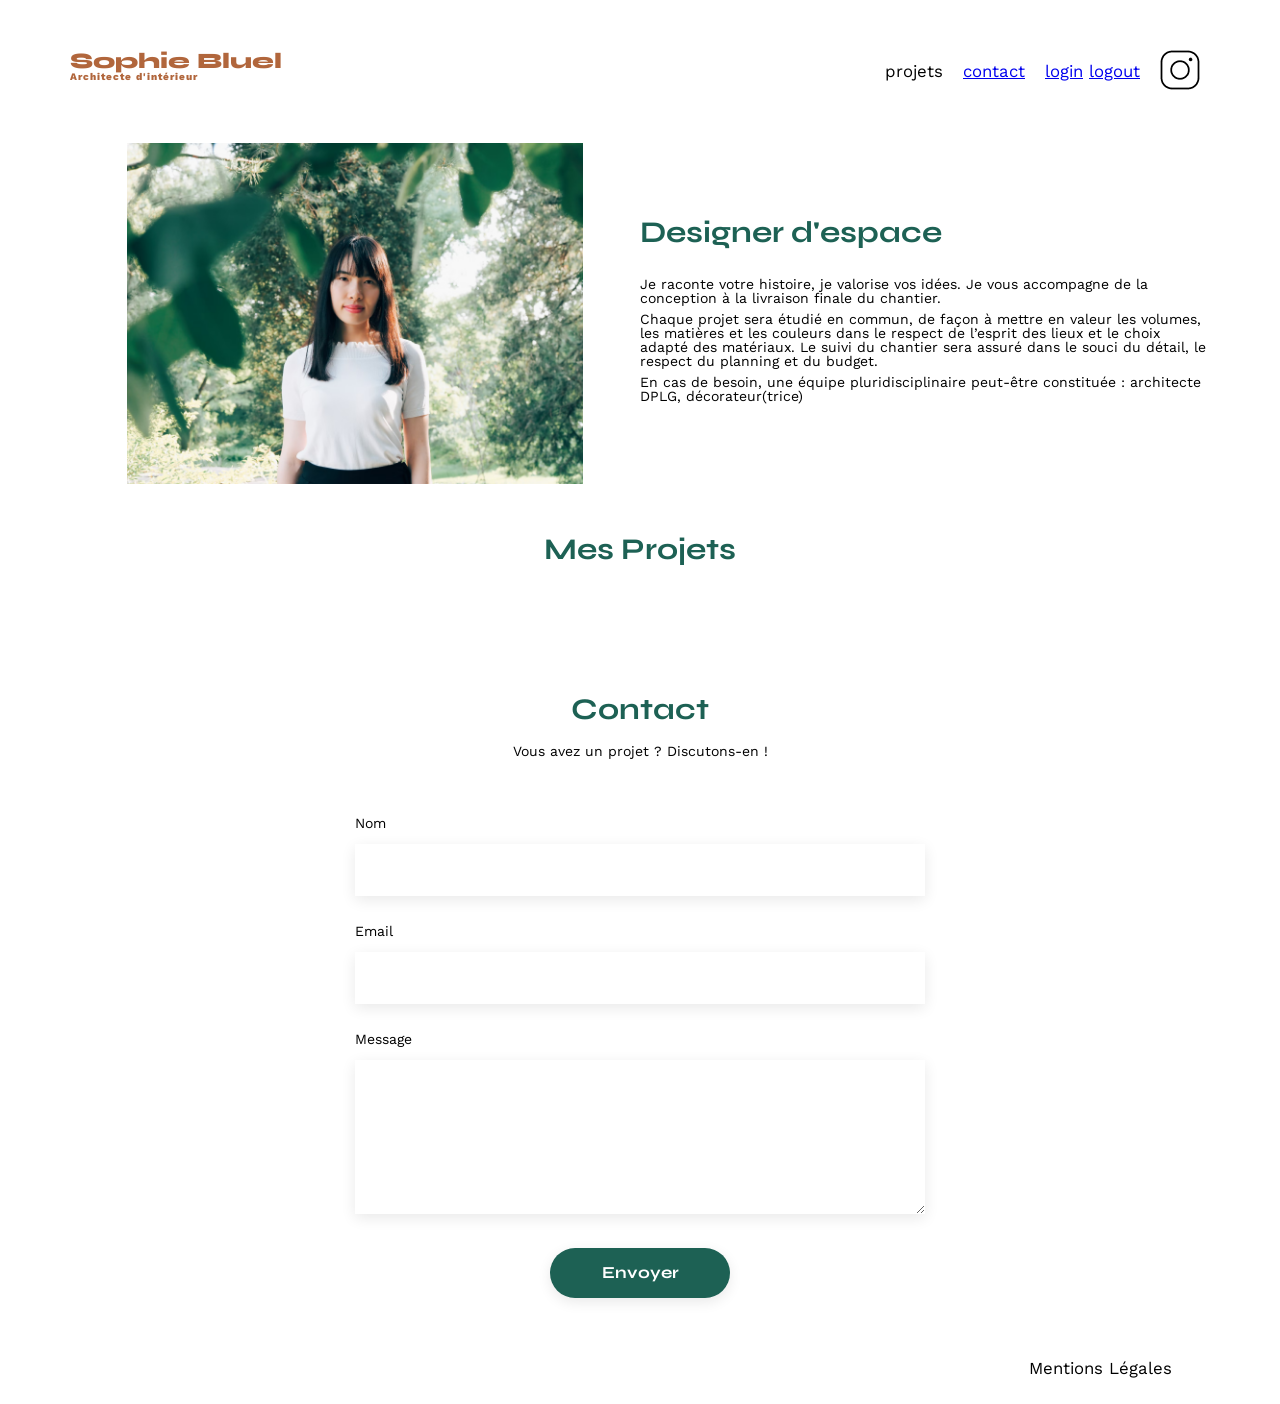
==== FrontEnd/index.html @ ee54b989 "ajout des fonctions de fermeture de la modal et redécoupage de la fonction d'ouverture en deux, une " ====
<!DOCTYPE html>
<html lang="fr">
<head>
	<meta charset="UTF-8">
	<title>Sophie Bluel - Architecte d'intérieur</title>
	<meta name="viewport" content="width=device-width, initial-scale=1.0">
	<link rel="preconnect" href="https://fonts.googleapis.com">
	<link rel="preconnect" href="https://fonts.gstatic.com" crossorigin>
	<link href="https://fonts.googleapis.com/css2?family=Syne:wght@700;800&family=Work+Sans&display=swap" rel="stylesheet">
	<link rel="stylesheet" href="https://cdnjs.cloudflare.com/ajax/libs/font-awesome/6.5.1/css/all.min.css">
	<meta name="description" content="">
	<link rel="stylesheet" href="./assets/style.css">
</head>
<body>
<header>
	<h1>Sophie Bluel <span>Architecte d'intérieur</span></h1>
	<nav>
		<ul>
			<li>projets</li>
			<li><a href="#contact">contact</a></li>
			<li>
				<a href="login.html" id="login">login</a>
				<a href="#" id="logout">logout</a>
			</li>
			<li><img src="./assets/icons/instagram.png" alt="Instagram"></li>
		</ul>
	</nav>
</header>
<main>
	<section id="introduction">
		<figure>
			<img src="./assets/images/sophie-bluel.png" alt="">
		</figure>
		<article>
			<h2>Designer d'espace</h2>
			<p>Je raconte votre histoire, je valorise vos idées. Je vous accompagne de la conception à la livraison finale du chantier.</p>
			<p>Chaque projet sera étudié en commun, de façon à mettre en valeur les volumes, les matières et les couleurs dans le respect de l’esprit des lieux et le choix adapté des matériaux. Le suivi du chantier sera assuré dans le souci du détail, le respect du planning et du budget.</p>
			<p>En cas de besoin, une équipe pluridisciplinaire peut-être constituée : architecte DPLG, décorateur(trice)</p>
		</article>
	</section>
	<section id="portfolio">
		<h2>Mes Projets</h2>
		<div class="filter" id="filter"></div>
		<div class="gallery" id="gallery">
			<!-- ajout de contenu dynamique avec JS-->
		</div>
	</section>
	<section id="contact">
		<h2>Contact</h2>
		<p>Vous avez un projet ? Discutons-en !</p>
		<form action="#" method="post">
			<label for="name">Nom</label>
			<input type="text" name="name" id="name">
			<label for="email">Email</label>
			<input type="email" name="email" id="email">
			<label for="message">Message</label>
			<textarea name="message" id="message" cols="30" rows="10"></textarea>
			<input type="submit" value="Envoyer" class="button-general">
		</form>
	</section>

	
	<aside id="modal" role="dialog" aria-labelledby="modal-title"> 
		<div class="modal-wrapper">
			<h3 id="modal-title"></h3>
			<i class="fa-solid fa-xmark close-icon" id="close-icon"></i>
			<div id="modal-content"></div>
			</br>
			<button id="modal-button" class="button-general">Ajouter une photo</button>
		</div>
	</aside>


</main>

<footer>
	<nav>
		<ul>
			<li>Mentions Légales</li>
		</ul>
	</nav>
</footer>
	<script src="/Javascript/main.js" type="module"></script>
</body>
</html>
---- FrontEnd/assets/style.css ----
/* http://meyerweb.com/eric/tools/css/reset/
   v2.0 | 20110126
   License: none (public domain)
*/

html, body, div, span, applet, object, iframe,
h1, h2, h3, h4, h5, h6, p, blockquote, pre,
a, abbr, acronym, address, big, cite, code,
del, dfn, em, img, ins, kbd, q, s, samp,
small, strike, strong, sub, sup, tt, var,
b, u, i, center,
dl, dt, dd, ol, ul, li,
fieldset, form, label, legend,
table, caption, tbody, tfoot, thead, tr, th, td,
article, aside, canvas, details, embed,
figure, figcaption, footer, header, hgroup,
menu, nav, output, ruby, section, summary,
time, mark, audio, video {
	margin: 0;
	padding: 0;
	border: 0;
	font-size: 100%;
	font: inherit;
	vertical-align: baseline;
}
/* HTML5 display-role reset for older browsers */
article, aside, details, figcaption, figure,
footer, header, hgroup, menu, nav, section {
	display: block;
}
body {
	line-height: 1;
}
ol, ul {
	list-style: none;
}
blockquote, q {
	quotes: none;
}
blockquote:before, blockquote:after,
q:before, q:after {
	content: '';
	content: none;
}
table {
	border-collapse: collapse;
	border-spacing: 0;
}
/** end reset css**/
body {
	max-width: 1140px;
	margin:auto;
	font-family: 'Work Sans' ;
	font-size: 14px;
}
header {
	display: flex;
	justify-content: space-between;
	margin: 50px 0
}
section {
	margin: 50px 0
}

h1{
	display: flex;
	flex-direction: column;
	font-family: 'Syne';
	font-size: 22px;
	font-weight: 800;
	color: #B1663C
}

h1 > span {
	font-family: 'Work Sans';
	font-size:10px;
	letter-spacing: 0.1em;
;
}

h2{
	font-family: 'Syne';
	font-weight: 700;
	font-size: 30px;
	color: #1D6154
}
nav ul {
	display: flex;
	align-items: center;
	list-style-type: none;

}
nav li {
	padding: 0 10px;
	font-size: 1.2em;
}

.displayBlock {
	display: block;
}

.displayNone {
	display: none;
}

li:hover {
	color: #B1663C;
}
#introduction {
	display: flex;
	align-items: center;
}
#introduction figure {
	flex: 1
}
#introduction img {
	display: block;
	margin: auto;
	width: 80%;
}

#introduction article {
	flex: 1
}
#introduction h2 {
	margin-bottom: 1em;
}

#introduction p {
	margin-bottom: 0.5em;
}
#portfolio h2 {
	text-align: center;
	margin-bottom: 1em;
}
.gallery {
	width: 100%;
	display: grid;
	grid-template-columns: 1fr 1fr 1fr;
	grid-column-gap: 20px;
	grid-row-gap: 20px;
}

.gallery img {
	width: 100%;
}
#contact {
	width: 50%;
margin: auto;
}
#contact > * {
	text-align: center;

}
#contact h2{
	margin-bottom: 20px;
}
#contact form {
	text-align: left;
	margin-top:30px;
	display: flex;
	flex-direction: column;
}

#contact input {
	height: 50px;
	font-size: 1.2em;
	border: none;
	box-shadow: 0px 4px 14px rgba(0, 0, 0, 0.09);
}
#contact label {
	margin: 2em 0 1em 0;
}
#contact textarea {
	border: none;
	box-shadow: 0px 4px 14px rgba(0, 0, 0, 0.09);
}

footer nav ul {
	display: flex;
	justify-content: flex-end;
	margin: 2em
}

/* BUTTONS */

input[type="submit"]{
	margin : 2em auto ;
}

.button-general {
	border: none;
	font-family: 'Syne';
	font-weight: 700;
	color: white;
	background-color: #1D6154;
	width: 180px;
	text-align: center;
	border-radius: 60px ;
	padding: 10px;
}

.filter {
	display: flex;
	justify-content: center;
	gap: 10px;
	margin: 40px;
}
/* ADMIN BANNER */

#admin-banner {
	position : fixed;
    top : 0;
    left : 0;
    width : 100%;
    background-color : black;
    color : white;
    display : flex;
    align-items : center;
    justify-content: center;
    padding : 10px;
}

/* MODAL */

#modal {
	display: none;
	position: fixed;
	z-index: 1;
	left: 0;
	top: 0;
	width: 100%;
	height: 100%;
	overflow: auto;
}

.modal-wrapper {
	background-color: #fff;
	margin: auto;
	padding: 20px;
	border: 1px solid #888;
	border-radius: 10px;
	max-width: 630px;
	text-align: center;
	position: relative;
	display: flex;
	flex-direction: column;
	align-items: center;
}

#modalLink {
	text-decoration: none;
	color: white;
}

.fa-solid {
	font-size: 17px;
	margin-right: 10px;
	color: white;
}

.close-icon {
    position: absolute;
    top: 10px;
    right: 10px;
    font-size: 20px;
    color: black;
    cursor: pointer;
    transition: transform 0.2s ease, color 0.2s ease;
}

.close-icon:hover {
    transform: scale(1.1);
}

.work-item {
	position: relative;
}

#modal-content {
	display: grid;
	grid-template-columns: repeat(auto-fit, minmax(100px, 1fr));
	gap: 30px 10px;
	padding: 10px;
}

#modal-content img {
	width: 100%;
}

.delete-icon {
	position: absolute;
	top: 5px;
	right: 5px;
	background-color: rgb(0, 0, 0);
	color: white;
	border-radius: 5px;
	padding: 5px;
}

/* PAGE DE CONNEXION */
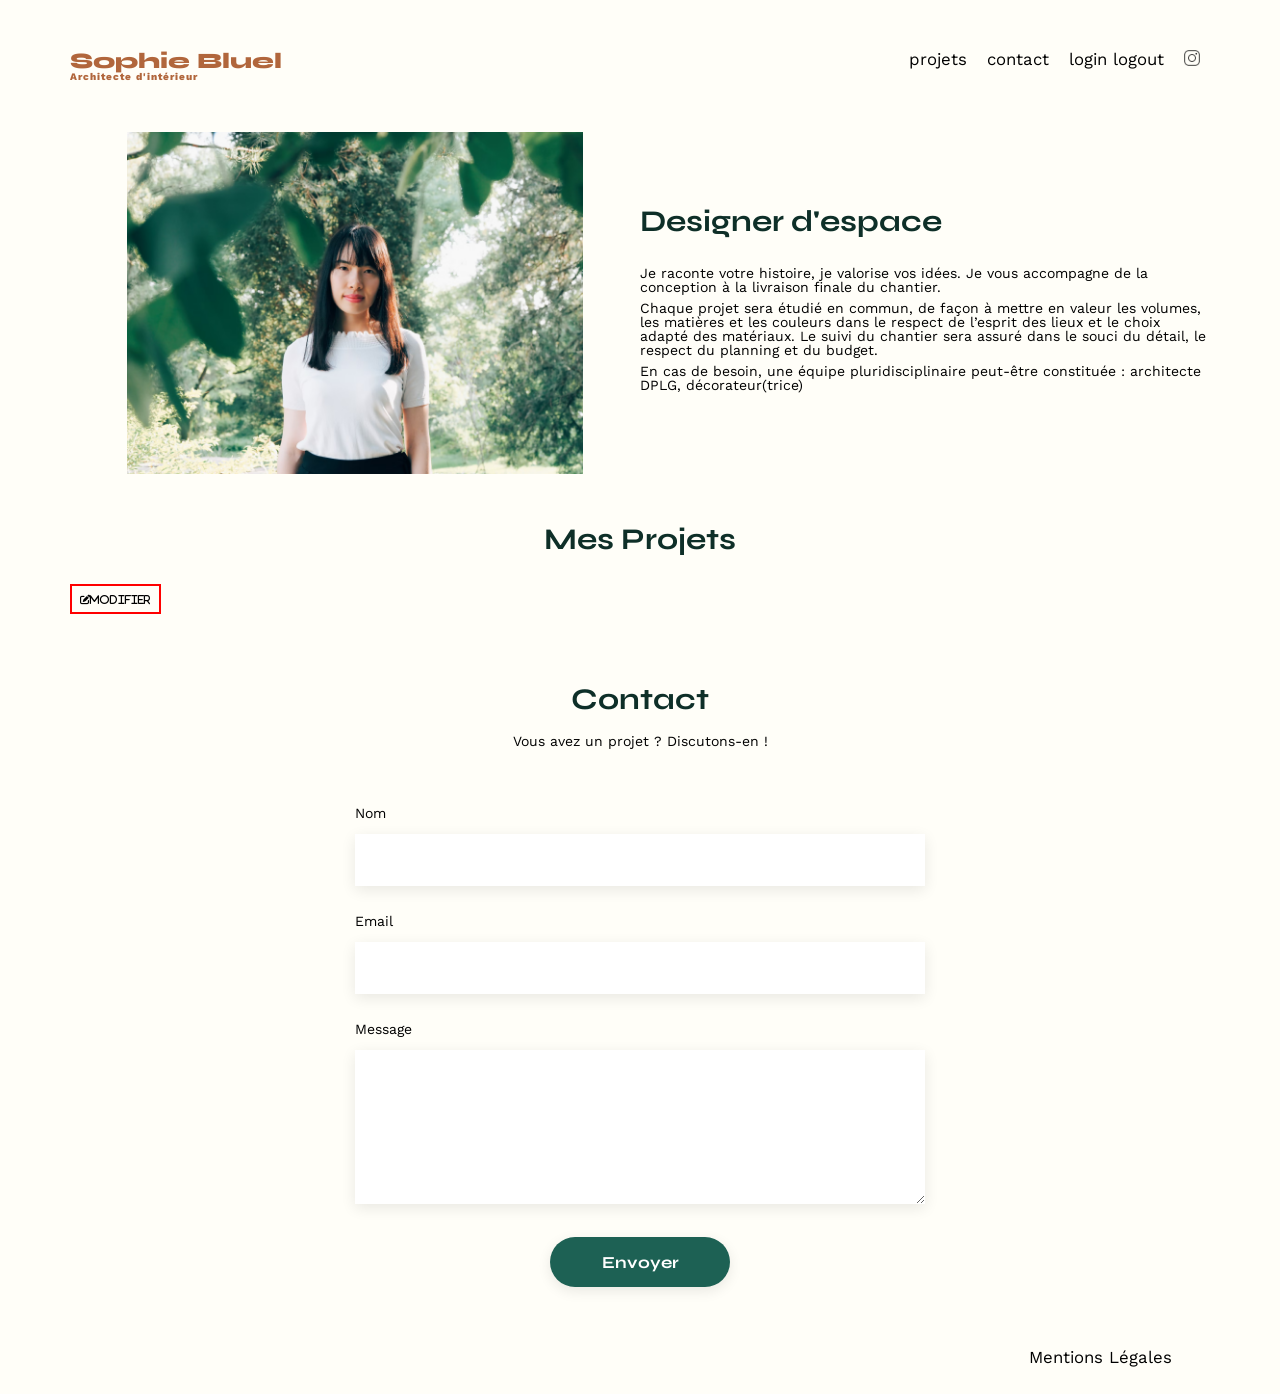
==== commit 4a15b289: "WIP sur le CSS global du site, et plus spécifiquement la page login" ====
--- a/FrontEnd/index.html
+++ b/FrontEnd/index.html
@@ -16,13 +16,13 @@
 	<h1>Sophie Bluel <span>Architecte d'intérieur</span></h1>
 	<nav>
 		<ul>
-			<li>projets</li>
+			<li><a href="portfolio">projets</a></li>
 			<li><a href="#contact">contact</a></li>
 			<li>
 				<a href="login.html" id="login">login</a>
 				<a href="#" id="logout">logout</a>
 			</li>
-			<li><img src="./assets/icons/instagram.png" alt="Instagram"></li>
+			<li><a href="#"><img src="./assets/icons/instagram.png" alt="Instagram"></a></li>
 		</ul>
 	</nav>
 </header>
@@ -40,6 +40,7 @@
 	</section>
 	<section id="portfolio">
 		<h2>Mes Projets</h2>
+		<div class="modification" id="modification"><i class="fa-solid fa-pen-to-square">modifier</i></div>
 		<div class="filter" id="filter"></div>
 		<div class="gallery" id="gallery">
 			<!-- ajout de contenu dynamique avec JS-->
@@ -59,14 +60,50 @@
 		</form>
 	</section>
 
-	
+	<!-- <div id="overlay" class="overlay"></div> -->
 	<aside id="modal" role="dialog" aria-labelledby="modal-title"> 
 		<div class="modal-wrapper">
-			<h3 id="modal-title"></h3>
-			<i class="fa-solid fa-xmark close-icon" id="close-icon"></i>
-			<div id="modal-content"></div>
-			</br>
-			<button id="modal-button" class="button-general">Ajouter une photo</button>
+			<div id="first-modal">
+				<h3 id="modal-title"></h3>
+				<i class="fa-solid fa-xmark close-icon" id="close-icon1"></i>
+				<div id="modal-content"></div>
+				</br>
+				<button id="modal-button" class="button-general">Ajouter une photo</button>
+			</div>
+
+			<div id="second-modal">
+				<i class="fa-solid fa-arrow-left" id="return"></i>
+				<h3>Ajouter photo</h3>
+				<i class="fa-solid fa-xmark close-icon" id="close-icon2"></i>
+				<form id="add-photo-form">
+					<div id="drop-zone">
+						<input type="file" id="photo" name="photo" accept="image/png, image/jpeg" hidden>
+						<label for="photo" id="drop-label">
+							<i class="fa-solid fa-image"></i>
+							<p>Glissez-déposez une image ici ou</p>
+							<button type="button" id="upload-button">Ajouter photo</button>
+							<p class="file-info">jpg, png, 4Mo max</p>
+						</label>
+						<img id="preview-image" src="" alt="Aperçu de l'image" style="display: none;">
+					</div>
+					<br>
+					<div class="form-group">
+						<label for="title">Titre :</label>
+						<input type="text" id="title" name="title" required>
+					</div>
+					<br>			
+					<div class="form-group">
+						<label for="category">Catégorie :</label>
+						<select id="category" name="category" required>
+							<option value="">-- Sélectionnez une catégorie --</option>
+							<!-- ajout dynamique des catégories -->
+						</select>
+					</div>
+					<br>			
+					<button type="submit" id="submit-btn" class="button-general">Valider</button>
+				</form>
+			</div>
+
 		</div>
 	</aside>
 
@@ -82,4 +119,4 @@
 </footer>
 	<script src="/Javascript/main.js" type="module"></script>
 </body>
-</html>
+</html>
--- a/FrontEnd/assets/style.css
+++ b/FrontEnd/assets/style.css
@@ -28,12 +28,24 @@
 footer, header, hgroup, menu, nav, section {
 	display: block;
 }
+
+:root {
+	--primary-color: #1D6154;
+	--secondary-color: #0E2F28; 
+}
+
 body {
 	line-height: 1;
 }
 ol, ul {
 	list-style: none;
 }
+
+a {
+	text-decoration: none;
+	color: black;
+  }
+
 blockquote, q {
 	quotes: none;
 }
@@ -52,6 +64,7 @@
 	margin:auto;
 	font-family: 'Work Sans' ;
 	font-size: 14px;
+	background-color: #FFFEF8;
 }
 header {
 	display: flex;
@@ -82,7 +95,7 @@
 	font-family: 'Syne';
 	font-weight: 700;
 	font-size: 30px;
-	color: #1D6154
+	color: var(--secondary-color)
 }
 nav ul {
 	display: flex;
@@ -95,6 +108,15 @@
 	font-size: 1.2em;
 }
 
+nav li a:hover {
+	font-weight: bold;
+}
+
+nav li img{
+	width: 16px;
+	height: 16px;
+}
+
 .displayBlock {
 	display: block;
 }
@@ -103,9 +125,6 @@
 	display: none;
 }
 
-li:hover {
-	color: #B1663C;
-}
 #introduction {
 	display: flex;
 	align-items: center;
@@ -192,12 +211,31 @@
 	border: none;
 	font-family: 'Syne';
 	font-weight: 700;
-	color: white;
-	background-color: #1D6154;
+	font-size: 16px;
+	color: white;
+	background-color: var(--primary-color);
 	width: 180px;
 	text-align: center;
 	border-radius: 60px ;
-	padding: 10px;
+}
+
+.button-general:hover {
+	background-color: var(--secondary-color);
+	color: white;
+}
+
+.button-general.selectAllBtn {
+	background-color:white ;
+	border: 1px solid var(--primary-color);
+	color: var(--primary-color);
+	width: auto;
+	min-width: 100px;
+	height: 37px;
+}
+
+.button-general.selectAllBtn:focus {
+	background-color: var(--primary-color);
+	color: white;
 }
 
 .filter {
@@ -221,7 +259,56 @@
     padding : 10px;
 }
 
+/* LOGIN PAGE */
+
+#loginSection {
+    display: flex;
+    flex-direction: column;
+    align-items: center;
+    height: 200px;
+    justify-content: space-evenly;
+}
+
+#loginSection h2 {
+	padding: 20px;
+}
+
+#loginFormElement {
+	display: flex;
+	flex-direction: column;
+}
+
+#loginFormElement a {
+	text-decoration: underline;
+	text-align: center;
+}
+
+.loginBtn {
+		padding: 3px;
+		border: none;
+		font-family: 'Syne';
+		font-size: 16px;
+		color: white;
+		background-color: var(--primary-color);
+		text-align: center;
+		border-radius: 60px ;
+	}
+
+
 /* MODAL */
+
+
+
+.overlay {
+    position: fixed;
+    top: 0;
+    left: 0;
+    width: 100%;
+    height: 100%;
+	z-index: 0;
+    background: rgba(0, 0, 0, 0.5); 
+    display: none; 
+}
 
 #modal {
 	display: none;
@@ -259,6 +346,36 @@
 	color: white;
 }
 
+.modification {
+	display: inline;
+	position: relative;
+}
+
+.modification i {
+	position: absolute;
+	padding : 8px;
+	border : 2px solid red;
+	font-size: 10px;
+	color: black;
+}
+
+.modification span {
+	font-family: "work-sans";
+	font-weight: 400;
+	font-size: 14px;
+	line-height: 100%;
+}
+
+.fa-arrow-left {
+	color: black;
+	position: absolute;
+	top: 10px;          
+	left: 10px;        
+	font-size: 20px;
+	cursor: pointer;
+	transition: transform 0.2s ease, color 0.2s ease;
+}
+
 .close-icon {
     position: absolute;
     top: 10px;
@@ -298,5 +415,4 @@
 	padding: 5px;
 }
 
-/* PAGE DE CONNEXION */
-
+/* PAGE DE CONNEXION */
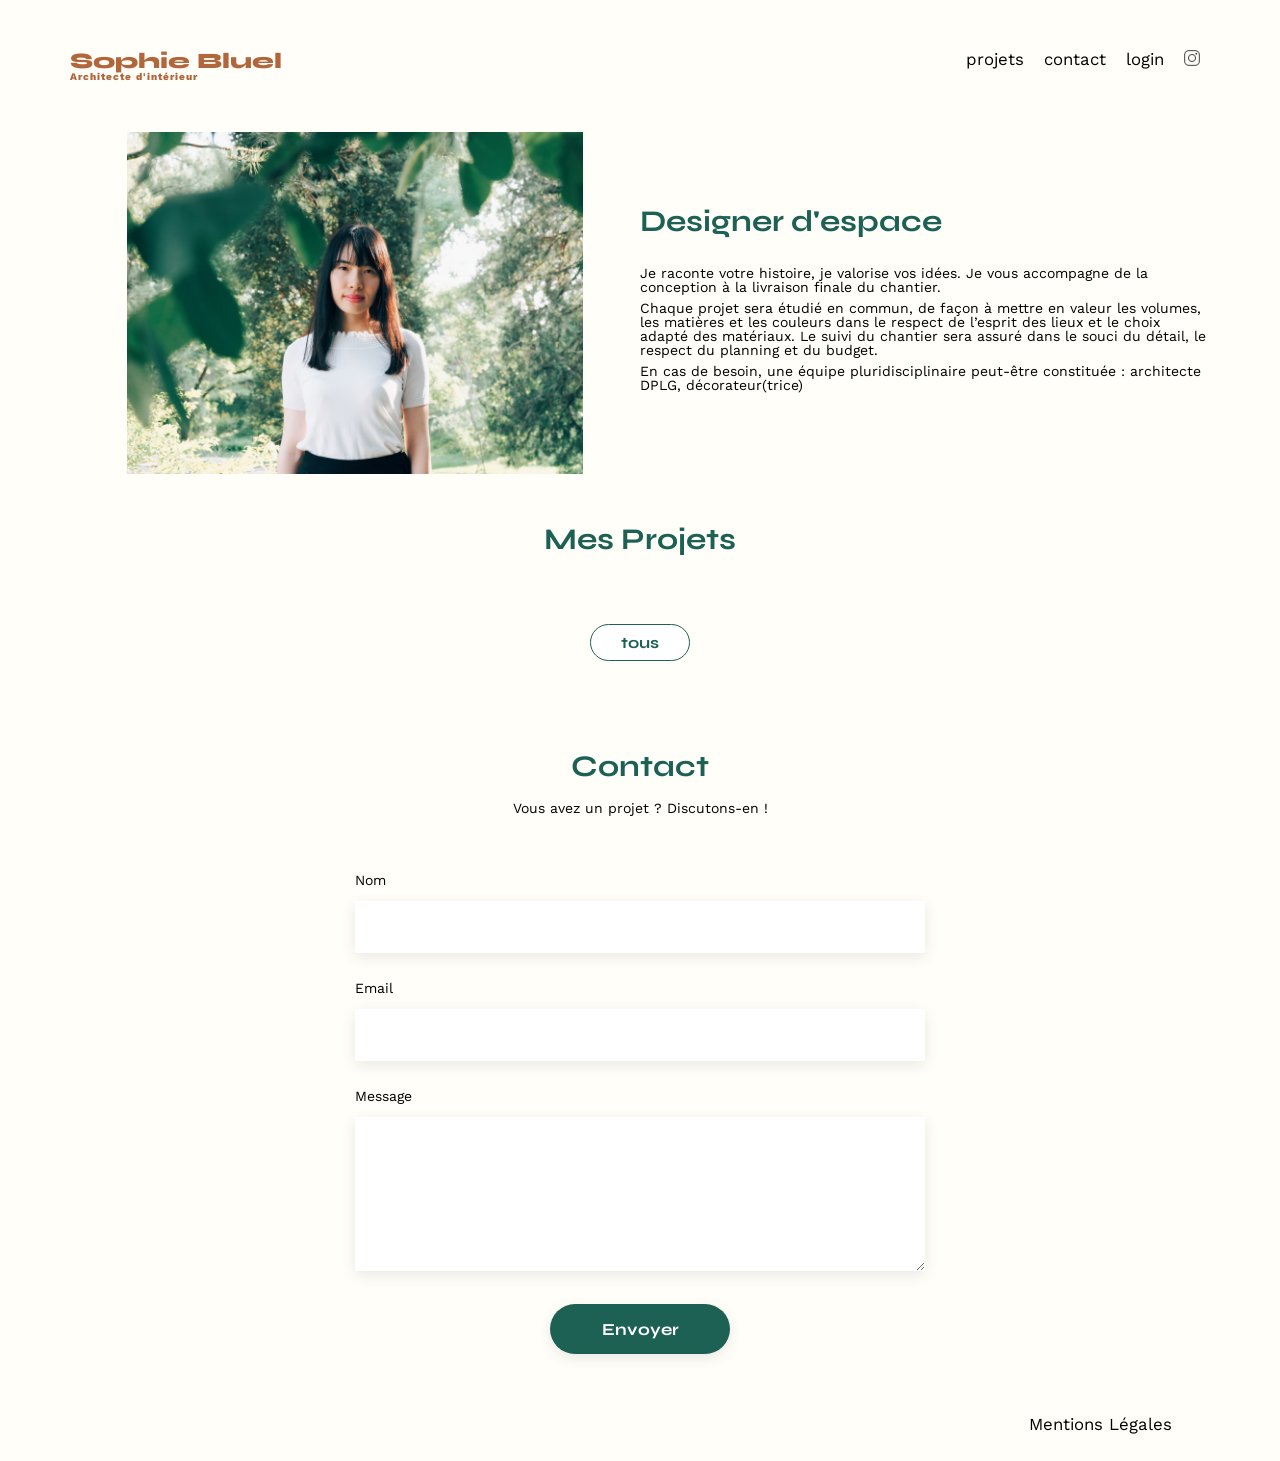
==== commit 33ca0b85: "ajout des fonctions sur le bouton modif admin. Actualisation sans reload des galeries. CSS btn modif" ====
--- a/FrontEnd/index.html
+++ b/FrontEnd/index.html
@@ -16,7 +16,7 @@
 	<h1>Sophie Bluel <span>Architecte d'intérieur</span></h1>
 	<nav>
 		<ul>
-			<li><a href="portfolio">projets</a></li>
+			<li><a href="#portfolio">projets</a></li>
 			<li><a href="#contact">contact</a></li>
 			<li>
 				<a href="login.html" id="login">login</a>
@@ -39,8 +39,17 @@
 		</article>
 	</section>
 	<section id="portfolio">
-		<h2>Mes Projets</h2>
-		<div class="modification" id="modification"><i class="fa-solid fa-pen-to-square">modifier</i></div>
+		
+		<div class="modification" id="modification">
+			<div class="fantom"></div>
+			<div><h2>Mes Projets</h2></div>
+			<div class="conteneurModif">
+				<div id="modif-btn"><i class="fa-solid fa-pen-to-square"></i>
+			<!-- Identification de l'ID -->
+			<span id="modif-open-modal">modifier</span></div>
+			</div>
+		</div>
+
 		<div class="filter" id="filter"></div>
 		<div class="gallery" id="gallery">
 			<!-- ajout de contenu dynamique avec JS-->
@@ -60,7 +69,7 @@
 		</form>
 	</section>
 
-	<!-- <div id="overlay" class="overlay"></div> -->
+	<div id="overlay" class="overlay"></div>
 	<aside id="modal" role="dialog" aria-labelledby="modal-title"> 
 		<div class="modal-wrapper">
 			<div id="first-modal">
@@ -95,12 +104,12 @@
 					<div class="form-group">
 						<label for="category">Catégorie :</label>
 						<select id="category" name="category" required>
-							<option value="">-- Sélectionnez une catégorie --</option>
+							<option value="1" selected>-- Sélectionnez une catégorie --</option>
 							<!-- ajout dynamique des catégories -->
 						</select>
 					</div>
 					<br>			
-					<button type="submit" id="submit-btn" class="button-general">Valider</button>
+					<button id="submit-btn" class="button-general">Valider</button>
 				</form>
 			</div>
 
@@ -117,6 +126,6 @@
 		</ul>
 	</nav>
 </footer>
-	<script src="/Javascript/main.js" type="module"></script>
+	<script src="./Javascript/main.js" type="module"></script>
 </body>
 </html>
--- a/FrontEnd/assets/style.css
+++ b/FrontEnd/assets/style.css
@@ -62,17 +62,17 @@
 body {
 	max-width: 1140px;
 	margin:auto;
-	font-family: 'Work Sans' ;
+	font-family: 'Work Sans';
 	font-size: 14px;
 	background-color: #FFFEF8;
 }
 header {
 	display: flex;
 	justify-content: space-between;
-	margin: 50px 0
+	margin: 50px 0;
 }
 section {
-	margin: 50px 0
+	margin: 50px 0;
 }
 
 h1{
@@ -95,7 +95,7 @@
 	font-family: 'Syne';
 	font-weight: 700;
 	font-size: 30px;
-	color: var(--secondary-color)
+	color: var(--primary-color);
 }
 nav ul {
 	display: flex;
@@ -130,7 +130,7 @@
 	align-items: center;
 }
 #introduction figure {
-	flex: 1
+	flex: 1;
 }
 #introduction img {
 	display: block;
@@ -139,7 +139,7 @@
 }
 
 #introduction article {
-	flex: 1
+	flex: 1;
 }
 #introduction h2 {
 	margin-bottom: 1em;
@@ -165,7 +165,7 @@
 }
 #contact {
 	width: 50%;
-margin: auto;
+	margin: auto;
 }
 #contact > * {
 	text-align: center;
@@ -198,7 +198,7 @@
 footer nav ul {
 	display: flex;
 	justify-content: flex-end;
-	margin: 2em
+	margin: 2em;
 }
 
 /* BUTTONS */
@@ -294,6 +294,21 @@
 		border-radius: 60px ;
 	}
 
+.login-input {
+	height: 50px;
+	font-size: 1.2em;
+	border: none;
+	box-shadow: 0px 4px 14px rgba(0, 0, 0, 0.09);
+}
+
+.login-input textarea {
+	border: none;
+	box-shadow: 0px 4px 14px rgba(0, 0, 0, 0.09);
+}
+
+.loginFormElement {
+	font-family: 'Work Sans';
+}
 
 /* MODAL */
 
@@ -307,7 +322,7 @@
     height: 100%;
 	z-index: 0;
     background: rgba(0, 0, 0, 0.5); 
-    display: none; 
+	display: none;
 }
 
 #modal {
@@ -342,25 +357,41 @@
 
 .fa-solid {
 	font-size: 17px;
-	margin-right: 10px;
-	color: white;
+	color: white;
+}
+
+/* Bouton modifier */
+
+.fantom {
+	width: 1140px;
 }
 
 .modification {
-	display: inline;
-	position: relative;
+	display: flex;
+}
+
+#modif-btn {
+	display: none;
+	align-items: center;
+}
+
+.conteneurModif {
+	width: 1140px;
+}
+
+#modification h2 {
+	display: flex;
+	white-space: nowrap;
 }
 
 .modification i {
-	position: absolute;
-	padding : 8px;
-	border : 2px solid red;
-	font-size: 10px;
+	padding : 10px;
+	font-size: 14px;
 	color: black;
 }
 
 .modification span {
-	font-family: "work-sans";
+	font-family: 'Work Sans';
 	font-weight: 400;
 	font-size: 14px;
 	line-height: 100%;
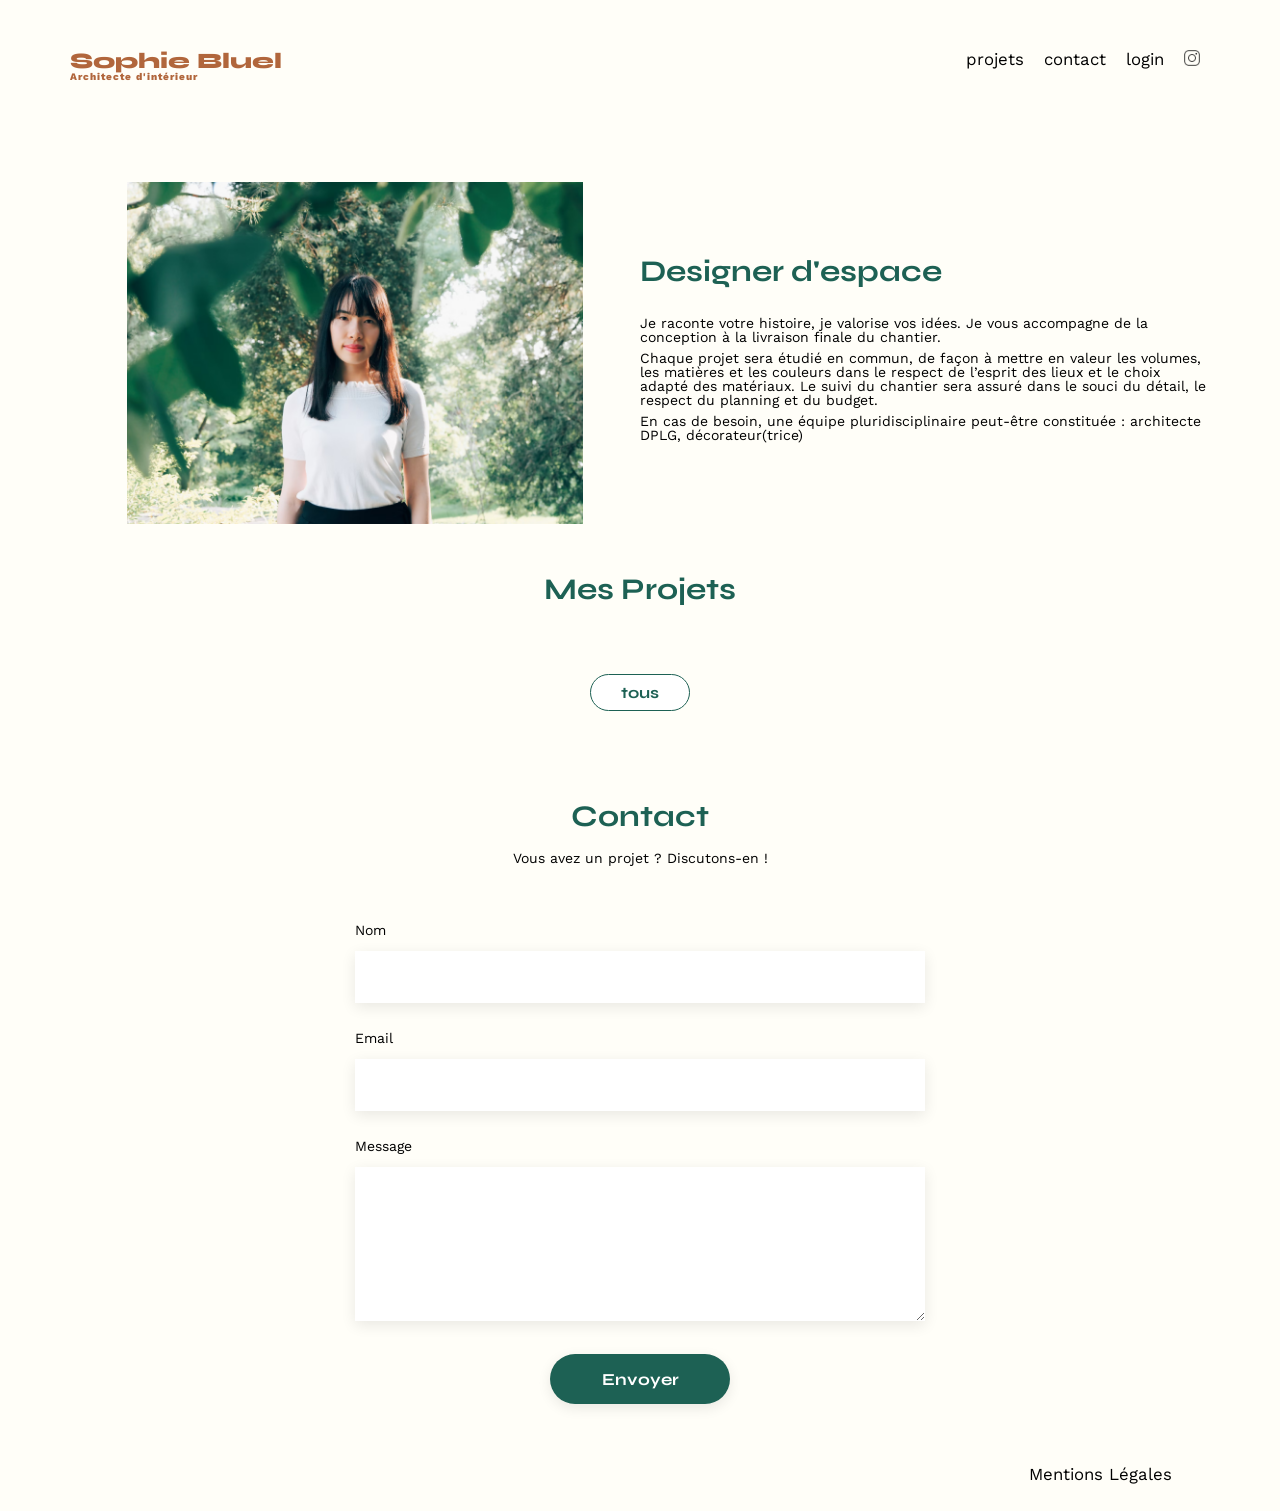
==== commit 67ee6be6: "Ajout fonctionnalité sur le bouton de validation et de suppression d'image en cas d'erreur. Ajusteme" ====
--- a/FrontEnd/index.html
+++ b/FrontEnd/index.html
@@ -1,131 +1,183 @@
 <!DOCTYPE html>
 <html lang="fr">
-<head>
-	<meta charset="UTF-8">
-	<title>Sophie Bluel - Architecte d'intérieur</title>
-	<meta name="viewport" content="width=device-width, initial-scale=1.0">
-	<link rel="preconnect" href="https://fonts.googleapis.com">
-	<link rel="preconnect" href="https://fonts.gstatic.com" crossorigin>
-	<link href="https://fonts.googleapis.com/css2?family=Syne:wght@700;800&family=Work+Sans&display=swap" rel="stylesheet">
-	<link rel="stylesheet" href="https://cdnjs.cloudflare.com/ajax/libs/font-awesome/6.5.1/css/all.min.css">
-	<meta name="description" content="">
-	<link rel="stylesheet" href="./assets/style.css">
-</head>
-<body>
-<header>
-	<h1>Sophie Bluel <span>Architecte d'intérieur</span></h1>
-	<nav>
-		<ul>
-			<li><a href="#portfolio">projets</a></li>
-			<li><a href="#contact">contact</a></li>
-			<li>
-				<a href="login.html" id="login">login</a>
-				<a href="#" id="logout">logout</a>
-			</li>
-			<li><a href="#"><img src="./assets/icons/instagram.png" alt="Instagram"></a></li>
-		</ul>
-	</nav>
-</header>
-<main>
-	<section id="introduction">
-		<figure>
-			<img src="./assets/images/sophie-bluel.png" alt="">
-		</figure>
-		<article>
-			<h2>Designer d'espace</h2>
-			<p>Je raconte votre histoire, je valorise vos idées. Je vous accompagne de la conception à la livraison finale du chantier.</p>
-			<p>Chaque projet sera étudié en commun, de façon à mettre en valeur les volumes, les matières et les couleurs dans le respect de l’esprit des lieux et le choix adapté des matériaux. Le suivi du chantier sera assuré dans le souci du détail, le respect du planning et du budget.</p>
-			<p>En cas de besoin, une équipe pluridisciplinaire peut-être constituée : architecte DPLG, décorateur(trice)</p>
-		</article>
-	</section>
-	<section id="portfolio">
-		
-		<div class="modification" id="modification">
-			<div class="fantom"></div>
-			<div><h2>Mes Projets</h2></div>
-			<div class="conteneurModif">
-				<div id="modif-btn"><i class="fa-solid fa-pen-to-square"></i>
-			<!-- Identification de l'ID -->
-			<span id="modif-open-modal">modifier</span></div>
-			</div>
-		</div>
+  <head>
+    <meta charset="UTF-8" />
+    <title>Sophie Bluel - Architecte d'intérieur</title>
+    <meta name="viewport" content="width=device-width, initial-scale=1.0" />
+    <link rel="preconnect" href="https://fonts.googleapis.com" />
+    <link rel="preconnect" href="https://fonts.gstatic.com" crossorigin />
+    <link
+      href="https://fonts.googleapis.com/css2?family=Syne:wght@700;800&family=Work+Sans&display=swap"
+      rel="stylesheet"
+    />
+    <link
+      rel="stylesheet"
+      href="https://cdnjs.cloudflare.com/ajax/libs/font-awesome/6.5.1/css/all.min.css"
+    />
+    <meta name="description" content="" />
+    <link rel="stylesheet" href="./assets/style.css" />
+  </head>
+  <body>
+    <header>
+      <h1>Sophie Bluel <span>Architecte d'intérieur</span></h1>
+      <nav>
+        <ul>
+          <li><a href="#portfolio">projets</a></li>
+          <li><a href="#contact">contact</a></li>
+          <li>
+            <a href="login.html" id="login">login</a>
+            <a href="#" id="logout">logout</a>
+          </li>
+          <li>
+            <a href="#"
+              ><img src="./assets/icons/instagram.png" alt="Instagram"
+            /></a>
+          </li>
+        </ul>
+      </nav>
+    </header>
+    <main>
+      <section id="introduction">
+        <figure>
+          <img src="./assets/images/sophie-bluel.png" alt="" />
+        </figure>
+        <article>
+          <h2>Designer d'espace</h2>
+          <p>
+            Je raconte votre histoire, je valorise vos idées. Je vous accompagne
+            de la conception à la livraison finale du chantier.
+          </p>
+          <p>
+            Chaque projet sera étudié en commun, de façon à mettre en valeur les
+            volumes, les matières et les couleurs dans le respect de l’esprit
+            des lieux et le choix adapté des matériaux. Le suivi du chantier
+            sera assuré dans le souci du détail, le respect du planning et du
+            budget.
+          </p>
+          <p>
+            En cas de besoin, une équipe pluridisciplinaire peut-être constituée
+            : architecte DPLG, décorateur(trice)
+          </p>
+        </article>
+      </section>
+      <section id="portfolio">
+        <div class="modification" id="modification">
+          <div class="fantom"></div>
+          <div><h2>Mes Projets</h2></div>
+          <div class="conteneurModif">
+            <div id="modif-btn">
+              <i class="fa-solid fa-pen-to-square"></i>
+              <span id="modif-open-modal">modifier</span>
+            </div>
+          </div>
+        </div>
 
-		<div class="filter" id="filter"></div>
-		<div class="gallery" id="gallery">
-			<!-- ajout de contenu dynamique avec JS-->
-		</div>
-	</section>
-	<section id="contact">
-		<h2>Contact</h2>
-		<p>Vous avez un projet ? Discutons-en !</p>
-		<form action="#" method="post">
-			<label for="name">Nom</label>
-			<input type="text" name="name" id="name">
-			<label for="email">Email</label>
-			<input type="email" name="email" id="email">
-			<label for="message">Message</label>
-			<textarea name="message" id="message" cols="30" rows="10"></textarea>
-			<input type="submit" value="Envoyer" class="button-general">
-		</form>
-	</section>
+        <div class="filter" id="filter"></div>
+        <div class="gallery" id="gallery">
+          <!-- ajout de contenu dynamique avec JS-->
+        </div>
+      </section>
+      <section id="contact">
+        <h2>Contact</h2>
+        <p>Vous avez un projet ? Discutons-en !</p>
+        <form action="#" method="post">
+          <label for="name">Nom</label>
+          <input type="text" name="name" id="name" />
+          <label for="email">Email</label>
+          <input type="email" name="email" id="email" />
+          <label for="message">Message</label>
+          <textarea name="message" id="message" cols="30" rows="10"></textarea>
+          <input type="submit" value="Envoyer" class="button-general" />
+        </form>
+      </section>
 
-	<div id="overlay" class="overlay"></div>
-	<aside id="modal" role="dialog" aria-labelledby="modal-title"> 
-		<div class="modal-wrapper">
-			<div id="first-modal">
-				<h3 id="modal-title"></h3>
-				<i class="fa-solid fa-xmark close-icon" id="close-icon1"></i>
-				<div id="modal-content"></div>
-				</br>
-				<button id="modal-button" class="button-general">Ajouter une photo</button>
-			</div>
+      <div id="overlay" class="overlay"></div>
+      <aside id="modal" role="dialog" aria-labelledby="modal-title">
+        <div class="modal-wrapper">
+          <div id="first-modal">
+            <div class="modal-title">
+              <h3 id="modal-title"></h3>
+              <i class="fa-solid fa-xmark close-icon" id="close-icon1"></i>
+            </div>
 
-			<div id="second-modal">
-				<i class="fa-solid fa-arrow-left" id="return"></i>
-				<h3>Ajouter photo</h3>
-				<i class="fa-solid fa-xmark close-icon" id="close-icon2"></i>
-				<form id="add-photo-form">
-					<div id="drop-zone">
-						<input type="file" id="photo" name="photo" accept="image/png, image/jpeg" hidden>
-						<label for="photo" id="drop-label">
-							<i class="fa-solid fa-image"></i>
-							<p>Glissez-déposez une image ici ou</p>
-							<button type="button" id="upload-button">Ajouter photo</button>
-							<p class="file-info">jpg, png, 4Mo max</p>
-						</label>
-						<img id="preview-image" src="" alt="Aperçu de l'image" style="display: none;">
-					</div>
-					<br>
-					<div class="form-group">
-						<label for="title">Titre :</label>
-						<input type="text" id="title" name="title" required>
-					</div>
-					<br>			
-					<div class="form-group">
-						<label for="category">Catégorie :</label>
-						<select id="category" name="category" required>
-							<option value="1" selected>-- Sélectionnez une catégorie --</option>
-							<!-- ajout dynamique des catégories -->
-						</select>
-					</div>
-					<br>			
-					<button id="submit-btn" class="button-general">Valider</button>
-				</form>
-			</div>
+            <div id="modal-content" class="modal-content"></div>
 
-		</div>
-	</aside>
+            <div class="modal-btn" id="first-btn">
+              <button id="modal-button" class="button-general">
+                Ajouter une photo
+              </button>
+            </div>
+          </div>
 
+          <div id="second-modal">
+            <div class="modal-title">
+              <i class="fa-solid fa-arrow-left" id="return"></i>
+              <h3>Ajouter photo</h3>
+              <i class="fa-solid fa-xmark close-icon" id="close-icon2"></i>
+            </div>
 
-</main>
+            <div class="modal-content">
+              <form id="add-photo-form">
+                <div id="drop-zone">
+                  <input
+                    type="file"
+                    id="photo"
+                    name="photo"
+                    accept="image/png, image/jpeg"
+                    hidden
+                    required
+                  />
+                  <label for="photo" id="drop-label">
+                    <div id="select-img">
+                      <i class="fa-regular fa-image"></i>
+                      <button type="button" id="upload-button">
+                        + Ajouter photo
+                      </button>
+                      <p class="file-info">jpg, png, 4Mo max</p>
+                    </div>
+                  </label>
+                  <img
+                    id="preview-image"
+                    src=""
+                    alt="Aperçu de l'image"
+                    style="display: none"
+                  />
+                  <i id="crossIcon" class="fa-solid fa-xmark cross-icon"></i>
+                </div>
+                <br />
+                <div class="form-group">
+                  <label for="title">Titre</label>
+                  <input type="text" id="title" name="title" required />
+                </div>
+                <br />
+                <div class="form-group">
+                  <label for="category">Catégorie</label>
+                  <select id="category" name="category" required>
+                    <option value="0" selected>
+                      -- Sélectionnez une catégorie --
+                    </option>
+                    <!-- ajout dynamique des catégories -->
+                  </select>
+                </div>
+              </form>
+              <div class="modal-btn">
+                <button id="submit-btn" class="button-general lock-submit-btn">
+                  Valider
+                </button>
+              </div>
+            </div>
+          </div>
+        </div>
+      </aside>
+    </main>
 
-<footer>
-	<nav>
-		<ul>
-			<li>Mentions Légales</li>
-		</ul>
-	</nav>
-</footer>
-	<script src="./Javascript/main.js" type="module"></script>
-</body>
-</html>+    <footer>
+      <nav>
+        <ul>
+          <li>Mentions Légales</li>
+        </ul>
+      </nav>
+    </footer>
+    <script src="./Javascript/main.js" type="module"></script>
+  </body>
+</html>
--- a/FrontEnd/assets/style.css
+++ b/FrontEnd/assets/style.css
@@ -3,447 +3,736 @@
    License: none (public domain)
 */
 
-html, body, div, span, applet, object, iframe,
-h1, h2, h3, h4, h5, h6, p, blockquote, pre,
-a, abbr, acronym, address, big, cite, code,
-del, dfn, em, img, ins, kbd, q, s, samp,
-small, strike, strong, sub, sup, tt, var,
-b, u, i, center,
-dl, dt, dd, ol, ul, li,
-fieldset, form, label, legend,
-table, caption, tbody, tfoot, thead, tr, th, td,
-article, aside, canvas, details, embed,
-figure, figcaption, footer, header, hgroup,
-menu, nav, output, ruby, section, summary,
-time, mark, audio, video {
-	margin: 0;
-	padding: 0;
-	border: 0;
-	font-size: 100%;
-	font: inherit;
-	vertical-align: baseline;
+html,
+body,
+div,
+span,
+applet,
+object,
+iframe,
+h1,
+h2,
+h3,
+h4,
+h5,
+h6,
+p,
+blockquote,
+pre,
+a,
+abbr,
+acronym,
+address,
+big,
+cite,
+code,
+del,
+dfn,
+em,
+img,
+ins,
+kbd,
+q,
+s,
+samp,
+small,
+strike,
+strong,
+sub,
+sup,
+tt,
+var,
+b,
+u,
+i,
+center,
+dl,
+dt,
+dd,
+ol,
+ul,
+li,
+fieldset,
+form,
+label,
+legend,
+table,
+caption,
+tbody,
+tfoot,
+thead,
+tr,
+th,
+td,
+article,
+aside,
+canvas,
+details,
+embed,
+figure,
+figcaption,
+footer,
+header,
+hgroup,
+menu,
+nav,
+output,
+ruby,
+section,
+summary,
+time,
+mark,
+audio,
+video {
+  margin: 0;
+  padding: 0;
+  border: 0;
+  font-size: 100%;
+  font: inherit;
+  vertical-align: baseline;
 }
 /* HTML5 display-role reset for older browsers */
-article, aside, details, figcaption, figure,
-footer, header, hgroup, menu, nav, section {
-	display: block;
+article,
+aside,
+details,
+figcaption,
+figure,
+footer,
+header,
+hgroup,
+menu,
+nav,
+section {
+  display: block;
 }
 
 :root {
-	--primary-color: #1D6154;
-	--secondary-color: #0E2F28; 
-}
-
+  --primary-color: #1d6154;
+  --secondary-color: #0e2f28;
+}
+
+html,
 body {
-	line-height: 1;
-}
-ol, ul {
-	list-style: none;
+  height: 100%;
+  width: 100%;
+  margin: 0;
+  display: flex;
+  flex-direction: column;
+}
+
+main {
+  flex: 1;
+}
+
+body {
+  line-height: 1;
+}
+
+ol,
+ul {
+  list-style: none;
 }
 
 a {
-	text-decoration: none;
-	color: black;
-  }
-
-blockquote, q {
-	quotes: none;
-}
-blockquote:before, blockquote:after,
-q:before, q:after {
-	content: '';
-	content: none;
+  text-decoration: none;
+  color: black;
+}
+
+blockquote,
+q {
+  quotes: none;
+}
+blockquote:before,
+blockquote:after,
+q:before,
+q:after {
+  content: "";
+  content: none;
 }
 table {
-	border-collapse: collapse;
-	border-spacing: 0;
+  border-collapse: collapse;
+  border-spacing: 0;
 }
 /** end reset css**/
 body {
-	max-width: 1140px;
-	margin:auto;
-	font-family: 'Work Sans';
-	font-size: 14px;
-	background-color: #FFFEF8;
-}
+  max-width: 1140px;
+  margin: auto;
+  font-family: "Work Sans";
+  font-size: 14px;
+  background-color: #fffef8;
+}
+
 header {
-	display: flex;
-	justify-content: space-between;
-	margin: 50px 0;
+  display: flex;
+  justify-content: space-between;
+  margin: 50px 0;
 }
 section {
-	margin: 50px 0;
-}
-
-h1{
-	display: flex;
-	flex-direction: column;
-	font-family: 'Syne';
-	font-size: 22px;
-	font-weight: 800;
-	color: #B1663C
+  margin: 50px 0;
+}
+
+h1 {
+  display: flex;
+  flex-direction: column;
+  font-family: "Syne";
+  font-size: 22px;
+  font-weight: 800;
+  color: #b1663c;
 }
 
 h1 > span {
-	font-family: 'Work Sans';
-	font-size:10px;
-	letter-spacing: 0.1em;
-;
-}
-
-h2{
-	font-family: 'Syne';
-	font-weight: 700;
-	font-size: 30px;
-	color: var(--primary-color);
-}
+  font-family: "Work Sans";
+  font-size: 10px;
+  letter-spacing: 0.1em;
+}
+
+h2 {
+  font-family: "Syne";
+  font-weight: 700;
+  font-size: 30px;
+  color: var(--primary-color);
+}
+
 nav ul {
-	display: flex;
-	align-items: center;
-	list-style-type: none;
-
+  display: flex;
+  align-items: center;
+  list-style-type: none;
 }
 nav li {
-	padding: 0 10px;
-	font-size: 1.2em;
+  padding: 0 10px;
+  font-size: 1.2em;
 }
 
 nav li a:hover {
-	font-weight: bold;
-}
-
-nav li img{
-	width: 16px;
-	height: 16px;
+  font-weight: bold;
+}
+
+nav li img {
+  width: 16px;
+  height: 16px;
 }
 
 .displayBlock {
-	display: block;
+  display: block;
 }
 
 .displayNone {
-	display: none;
+  display: none;
 }
 
 #introduction {
-	display: flex;
-	align-items: center;
+  display: flex;
+  align-items: center;
 }
 #introduction figure {
-	flex: 1;
+  flex: 1;
 }
 #introduction img {
-	display: block;
-	margin: auto;
-	width: 80%;
+  display: block;
+  margin: auto;
+  width: 80%;
 }
 
 #introduction article {
-	flex: 1;
+  flex: 1;
 }
 #introduction h2 {
-	margin-bottom: 1em;
+  margin-bottom: 1em;
 }
 
 #introduction p {
-	margin-bottom: 0.5em;
+  margin-bottom: 0.5em;
 }
 #portfolio h2 {
-	text-align: center;
-	margin-bottom: 1em;
+  text-align: center;
+  margin-bottom: 1em;
 }
 .gallery {
-	width: 100%;
-	display: grid;
-	grid-template-columns: 1fr 1fr 1fr;
-	grid-column-gap: 20px;
-	grid-row-gap: 20px;
+  width: 100%;
+  display: grid;
+  grid-template-columns: 1fr 1fr 1fr;
+  grid-column-gap: 20px;
+  grid-row-gap: 20px;
 }
 
 .gallery img {
-	width: 100%;
+  width: 100%;
 }
 #contact {
-	width: 50%;
-	margin: auto;
+  width: 50%;
+  margin: auto;
 }
 #contact > * {
-	text-align: center;
-
-}
-#contact h2{
-	margin-bottom: 20px;
+  text-align: center;
+}
+#contact h2 {
+  margin-bottom: 20px;
 }
 #contact form {
-	text-align: left;
-	margin-top:30px;
-	display: flex;
-	flex-direction: column;
+  text-align: left;
+  margin-top: 30px;
+  display: flex;
+  flex-direction: column;
 }
 
 #contact input {
-	height: 50px;
-	font-size: 1.2em;
-	border: none;
-	box-shadow: 0px 4px 14px rgba(0, 0, 0, 0.09);
-}
+  height: 50px;
+  font-size: 1.2em;
+  border: none;
+  box-shadow: 0px 4px 14px rgba(0, 0, 0, 0.09);
+}
+
 #contact label {
-	margin: 2em 0 1em 0;
-}
+  margin: 2em 0 1em 0;
+}
+
 #contact textarea {
-	border: none;
-	box-shadow: 0px 4px 14px rgba(0, 0, 0, 0.09);
+  border: none;
+  box-shadow: 0px 4px 14px rgba(0, 0, 0, 0.09);
 }
 
 footer nav ul {
-	display: flex;
-	justify-content: flex-end;
-	margin: 2em;
+  display: flex;
+  justify-content: flex-end;
+  margin: 2em;
 }
 
 /* BUTTONS */
 
-input[type="submit"]{
-	margin : 2em auto ;
+input[type="submit"] {
+  margin: 2em auto;
 }
 
 .button-general {
-	border: none;
-	font-family: 'Syne';
-	font-weight: 700;
-	font-size: 16px;
-	color: white;
-	background-color: var(--primary-color);
-	width: 180px;
-	text-align: center;
-	border-radius: 60px ;
+  border: none;
+  font-family: "Syne";
+  font-weight: 700;
+  font-size: 16px;
+  color: white;
+  background-color: var(--primary-color);
+  width: 180px;
+  text-align: center;
+  border-radius: 60px;
 }
 
 .button-general:hover {
-	background-color: var(--secondary-color);
-	color: white;
+  background-color: var(--secondary-color);
+  color: white;
 }
 
 .button-general.selectAllBtn {
-	background-color:white ;
-	border: 1px solid var(--primary-color);
-	color: var(--primary-color);
-	width: auto;
-	min-width: 100px;
-	height: 37px;
+  background-color: white;
+  border: 1px solid var(--primary-color);
+  color: var(--primary-color);
+  width: auto;
+  min-width: 100px;
+  height: 37px;
 }
 
 .button-general.selectAllBtn:focus {
-	background-color: var(--primary-color);
-	color: white;
+  background-color: var(--primary-color);
+  color: white;
 }
 
 .filter {
-	display: flex;
-	justify-content: center;
-	gap: 10px;
-	margin: 40px;
+  display: flex;
+  justify-content: center;
+  gap: 10px;
+  margin: 40px;
 }
 /* ADMIN BANNER */
 
 #admin-banner {
-	position : fixed;
-    top : 0;
-    left : 0;
-    width : 100%;
-    background-color : black;
-    color : white;
-    display : flex;
-    align-items : center;
-    justify-content: center;
-    padding : 10px;
+  position: fixed;
+  top: 0;
+  left: 0;
+  width: 100%;
+  background-color: black;
+  color: white;
+  display: flex;
+  align-items: center;
+  justify-content: center;
+  padding: 10px;
 }
 
 /* LOGIN PAGE */
 
 #loginSection {
-    display: flex;
-    flex-direction: column;
-    align-items: center;
-    height: 200px;
-    justify-content: space-evenly;
+  display: flex;
+  flex-direction: column;
+  align-items: center;
+  justify-content: space-evenly;
 }
 
 #loginSection h2 {
-	padding: 20px;
+  padding: 20px;
 }
 
 #loginFormElement {
-	display: flex;
-	flex-direction: column;
+  display: flex;
+  flex-direction: column;
+  background-color: white !important;
 }
 
 #loginFormElement a {
-	text-decoration: underline;
-	text-align: center;
+  text-decoration: underline;
+  text-align: center;
 }
 
 .loginBtn {
-		padding: 3px;
-		border: none;
-		font-family: 'Syne';
-		font-size: 16px;
-		color: white;
-		background-color: var(--primary-color);
-		text-align: center;
-		border-radius: 60px ;
-	}
+  padding: 3px;
+  width: 179px;
+  height: 36px;
+  border: none;
+  font-family: "Syne";
+  font-size: 16px;
+  color: white;
+  background-color: var(--primary-color);
+  text-align: center;
+  border-radius: 60px;
+  margin: 0 auto;
+}
+
+.loginBtn:hover {
+  color: white;
+  background-color: #0e2f28;
+}
 
 .login-input {
-	height: 50px;
-	font-size: 1.2em;
-	border: none;
-	box-shadow: 0px 4px 14px rgba(0, 0, 0, 0.09);
+  padding-left: 10px;
+  height: 50px;
+  width: 379px;
+  font-size: 1.2em;
+  border: none;
+  box-shadow: 0px 4px 14px rgba(0, 0, 0, 0.09);
 }
 
 .login-input textarea {
-	border: none;
-	box-shadow: 0px 4px 14px rgba(0, 0, 0, 0.09);
-}
-
-.loginFormElement {
-	font-family: 'Work Sans';
+  border: none;
+  box-shadow: 0px 4px 14px rgba(0, 0, 0, 0.09);
+}
+
+.loginFormElement label {
+  font-family: "Work Sans";
+}
+
+#authError {
+  color: red;
+  font-weight: bold !important;
+  font-size: 20px;
+  display: flex;
+  justify-content: center;
 }
 
 /* MODAL */
 
-
-
 .overlay {
-    position: fixed;
-    top: 0;
-    left: 0;
-    width: 100%;
-    height: 100%;
-	z-index: 0;
-    background: rgba(0, 0, 0, 0.5); 
-	display: none;
+  position: fixed;
+  top: 0;
+  left: 0;
+  width: 100%;
+  height: 100%;
+  z-index: 0;
+  background: rgba(0, 0, 0, 0.5);
+  display: none;
 }
 
 #modal {
-	display: none;
-	position: fixed;
-	z-index: 1;
-	left: 0;
-	top: 0;
-	width: 100%;
-	height: 100%;
-	overflow: auto;
+  display: none;
+  position: fixed;
+  z-index: 1;
+  left: 0;
+  top: 0;
+  width: 100%;
+  height: 100%;
+  overflow: auto;
+}
+
+#modal-content {
+  font-family: "Work Sans";
+  display: grid;
+  grid-template-columns: repeat(5, 1fr);
+  gap: 5px 10px;
+  padding-bottom: 50px;
+  overflow-y: auto;
+}
+
+#modal-content img {
+  width: 100%;
+  height: 120px;
+  background-size: auto;
+  object-fit: cover;
+}
+
+.delete-icon {
+  position: absolute;
+  top: 5px;
+  right: 5px;
+  background-color: rgb(0, 0, 0);
+  color: white;
+  border-radius: 5px;
+  padding: 4px;
+}
+
+.modal-title {
+  display: flex;
+  align-items: center;
+  height: 83px;
+  font-size: x-large;
+  font-weight: 500;
+}
+
+.modal-content {
+  display: flex;
+  flex-direction: column;
+  justify-content: space-between;
+  flex: 1;
+  width: 80%;
+}
+
+#first-btn {
+  width: 80%;
+}
+
+.modal-btn {
+  flex: 0 0 83px;
+  border-top: 2px solid lightgray;
+  width: 100%;
+  display: flex;
+  justify-content: center;
+  align-items: center;
+  margin: 0 auto;
 }
 
 .modal-wrapper {
-	background-color: #fff;
-	margin: auto;
-	padding: 20px;
-	border: 1px solid #888;
-	border-radius: 10px;
-	max-width: 630px;
-	text-align: center;
-	position: relative;
-	display: flex;
-	flex-direction: column;
-	align-items: center;
+  background-color: #fff;
+  margin: auto;
+  padding: 20px;
+  border-radius: 10px;
+  text-align: center;
+  position: relative;
+  display: flex;
+  flex-direction: column;
+  align-items: center;
+  width: 630px;
+  height: 670px;
+}
+
+#first-modal,
+#second-modal {
+  display: flex;
+  flex-direction: column;
+  align-items: center;
+  width: 100%;
+  height: 100%;
 }
 
 #modalLink {
-	text-decoration: none;
-	color: white;
-}
-
-.fa-solid {
-	font-size: 17px;
-	color: white;
+  text-decoration: none;
+  color: white;
+}
+
+#first-modal .modal-content {
+  font-size: 12px;
+  color: white;
+}
+
+.file-info {
+  margin-bottom: 10px;
+}
+
+#modal-button {
+  width: 237px;
+  height: 36px;
+  padding: 10px;
+}
+
+.add-photo-form {
+  display: flex;
+  flex-direction: column;
+}
+
+.form-group {
+  display: flex;
+  flex-direction: column;
+}
+
+.form-group label {
+  display: flex;
+  padding: 20px 0px 10px 0px;
+  font-size: 15px;
+}
+
+.form-group input {
+  height: 50px;
+  font-size: 1.1em;
+  border: none;
+  box-shadow: 0px 4px 14px rgba(0, 0, 0, 0.09);
+  padding-left: 11px;
+}
+
+.form-group select {
+  height: 50px;
+  font-size: 1.1em;
+  border: none;
+  box-shadow: 0px 4px 14px rgba(0, 0, 0, 0.09);
+  padding-left: 10px;
+}
+
+#upload-button {
+  border: none;
+  font-family: "Syne";
+  font-weight: 500;
+  font-size: 14px;
+  color: #306685;
+  background-color: #cbd6dc;
+  width: 173px;
+  height: 36px;
+  text-align: center;
+  border-radius: 50px;
+  padding: 10px;
+  margin: 10px;
+  cursor: pointer;
+}
+
+#submit-btn {
+  width: 237px;
+  height: 36px;
+  padding: 10px;
+}
+
+.unlock-submit-btn {
+  background-color: var(--primary-color);
+}
+.unlock-submit-btn:hover {
+  background-color: var(--secondary-color);
+}
+.lock-submit-btn {
+  background-color: #cbd6dc;
+}
+.lock-submit-btn:hover {
+  background-color: #cbd6dc;
+}
+
+#drop-label {
+  height: 100%;
+}
+
+#drop-zone {
+  position: relative;
+  background-color: #e8f1f6;
+  border-radius: 3px;
+  display: flex;
+  flex-direction: column;
+  justify-content: flex-end;
+  height: 50%;
+}
+
+.cross-icon {
+  position: absolute;
+  top: 10px;
+  right: 10px;
+  background: red;
+  color: white;
+  border-radius: 50%;
+  width: 20px;
+  height: 20px;
+  display: flex;
+  justify-content: center;
+  align-items: center;
+  cursor: pointer;
+  font-size: 14px;
+  z-index: 10;
+  display: none;
+}
+
+#select-img {
+  display: flex;
+  flex-direction: column;
+  align-items: center;
+}
+
+#drop-zone .fa-regular {
+  width: 76px;
+  height: 76px;
+  font-size: 73px;
+  padding-top: 10px;
+  color: #b9c5cc;
+}
+
+#preview-image {
+  max-width: 200px;
+  object-fit: contain;
+  display: block;
+  margin: 0 auto;
 }
 
 /* Bouton modifier */
 
 .fantom {
-	width: 1140px;
+  width: 1140px;
 }
 
 .modification {
-	display: flex;
+  display: flex;
 }
 
 #modif-btn {
-	display: none;
-	align-items: center;
+  display: none;
+  align-items: center;
+  cursor: pointer;
 }
 
 .conteneurModif {
-	width: 1140px;
+  width: 1140px;
 }
 
 #modification h2 {
-	display: flex;
-	white-space: nowrap;
+  display: flex;
+  white-space: nowrap;
 }
 
 .modification i {
-	padding : 10px;
-	font-size: 14px;
-	color: black;
+  padding: 10px;
+  font-size: 14px;
+  color: black;
 }
 
 .modification span {
-	font-family: 'Work Sans';
-	font-weight: 400;
-	font-size: 14px;
-	line-height: 100%;
-}
+  font-family: "Work Sans";
+  font-weight: 400;
+  font-size: 14px;
+  line-height: 100%;
+}
+
+/* ..... */
 
 .fa-arrow-left {
-	color: black;
-	position: absolute;
-	top: 10px;          
-	left: 10px;        
-	font-size: 20px;
-	cursor: pointer;
-	transition: transform 0.2s ease, color 0.2s ease;
-}
-
-.close-icon {
-    position: absolute;
-    top: 10px;
-    right: 10px;
-    font-size: 20px;
-    color: black;
-    cursor: pointer;
-    transition: transform 0.2s ease, color 0.2s ease;
-}
-
-.close-icon:hover {
-    transform: scale(1.1);
+  color: black;
+  position: absolute;
+  top: 10px;
+  left: 10px;
+  font-size: 20px;
+  cursor: pointer;
+  transition: transform 0.2s ease, color 0.2s ease;
+}
+
+#close-icon1,
+#close-icon2 {
+  position: absolute;
+  top: 10px;
+  right: 10px;
+  font-size: 20px;
+  color: black;
+  cursor: pointer;
+  transition: transform 0.2s ease, color 0.2s ease;
+  z-index: 999;
+}
+
+#close-icon1:hover {
+  transform: scale(1.1);
 }
 
 .work-item {
-	position: relative;
-}
-
-#modal-content {
-	display: grid;
-	grid-template-columns: repeat(auto-fit, minmax(100px, 1fr));
-	gap: 30px 10px;
-	padding: 10px;
-}
-
-#modal-content img {
-	width: 100%;
-}
-
-.delete-icon {
-	position: absolute;
-	top: 5px;
-	right: 5px;
-	background-color: rgb(0, 0, 0);
-	color: white;
-	border-radius: 5px;
-	padding: 5px;
-}
-
-/* PAGE DE CONNEXION */+  position: relative;
+}
